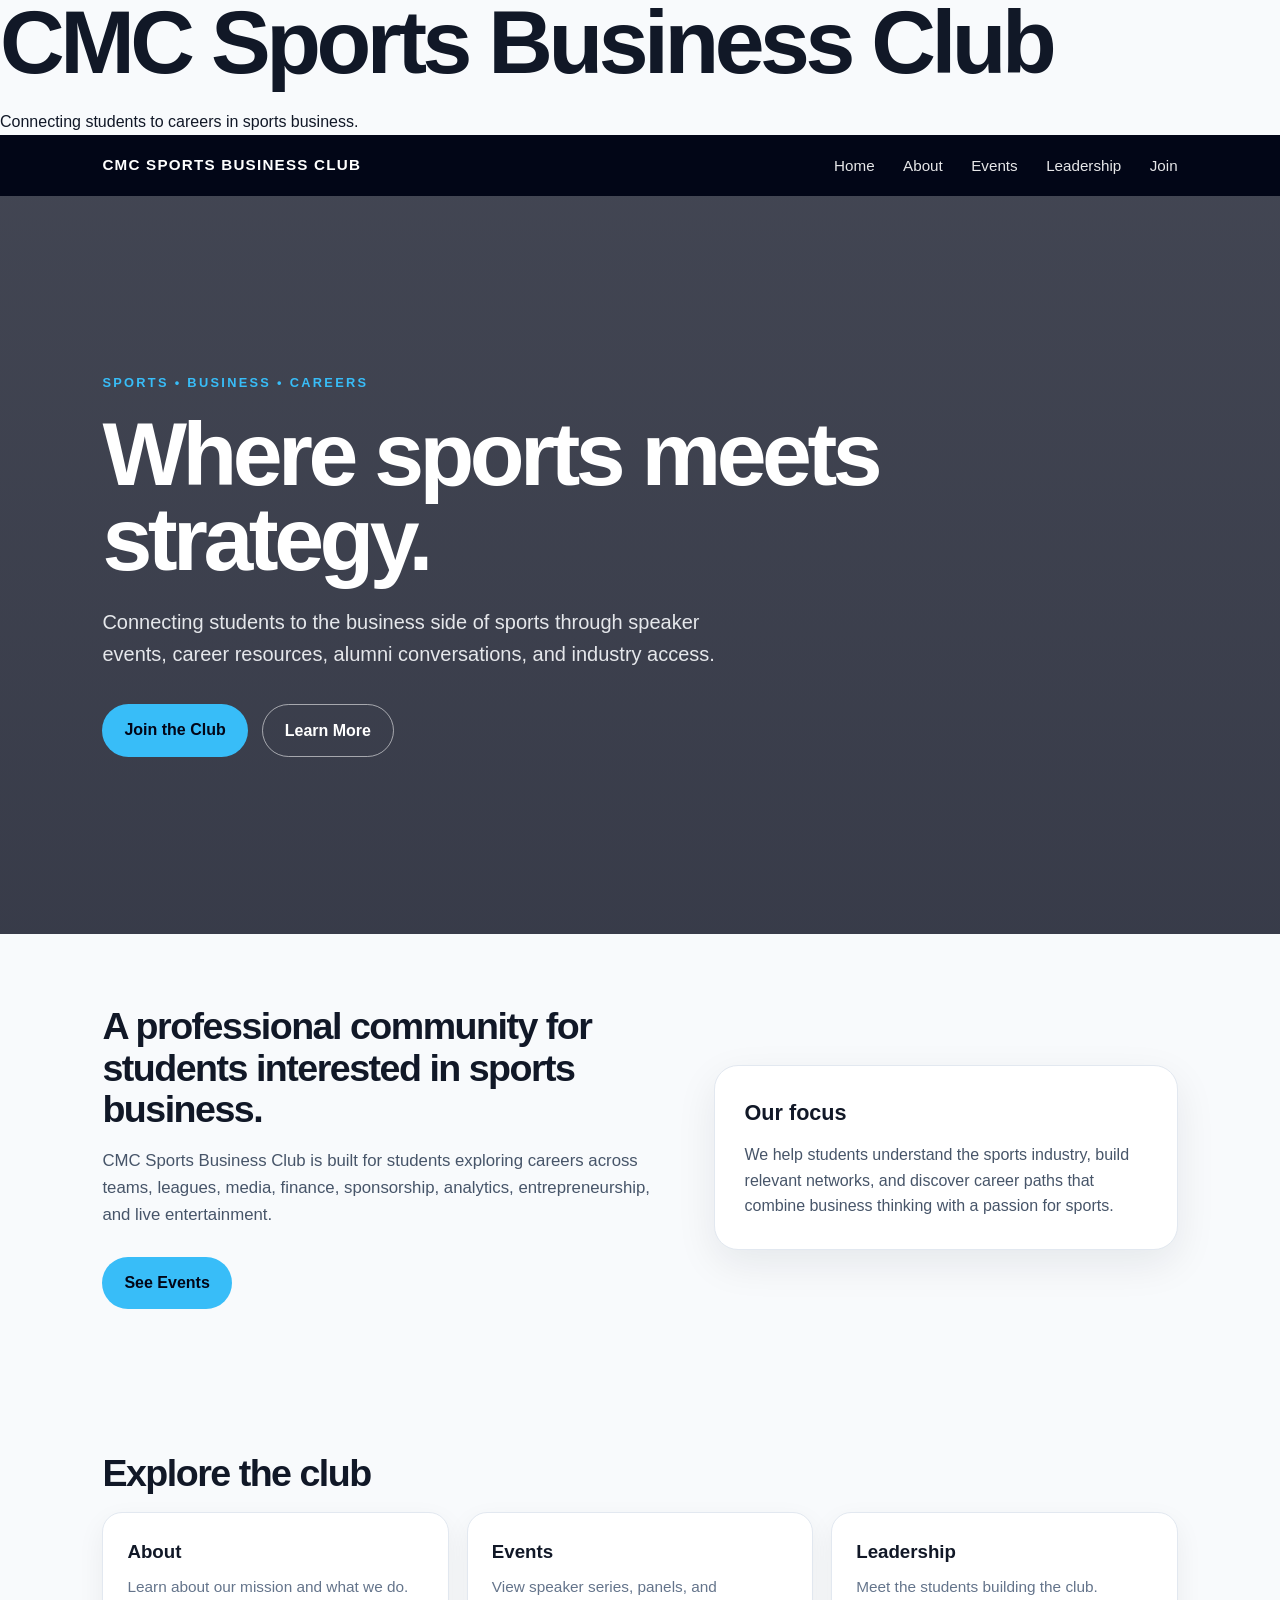
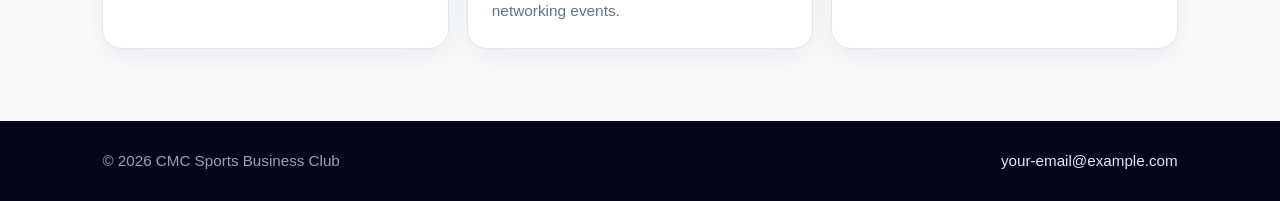
==== index.html @ 7e8a31a0 "Update index.html" ====
<!DOCTYPE html>
<html lang="en">

<head>
  <meta charset="UTF-8">
  <meta name="viewport" content="width=device-width, initial-scale=1.0">
  <title>Sports Business Club at Claremont McKenna College</title>
</head>

<body>

  <h1>CMC Sports Business Club</h1>

  <p>
    Connecting students to careers in sports business.
  </p>



<!DOCTYPE html>
<html lang="en">
<head>
  <meta charset="UTF-8" />
  <meta name="viewport" content="width=device-width, initial-scale=1.0" />
  <title>CMC Sports Business Club</title>
  <style>
    * { margin: 0; padding: 0; box-sizing: border-box; }
    body { font-family: Arial, Helvetica, sans-serif; color: #111827; background: #f8fafc; line-height: 1.6; }
    header { background: #020617; color: white; padding: 18px 8%; display: flex; justify-content: space-between; align-items: center; position: sticky; top: 0; z-index: 10; }
    .logo { font-weight: 800; letter-spacing: 0.08em; text-transform: uppercase; font-size: 0.95rem; }
    nav a { color: white; text-decoration: none; margin-left: 24px; font-size: 0.95rem; opacity: 0.9; }
    nav a:hover { opacity: 1; }
    .hero { min-height: 82vh; background: linear-gradient(rgba(2, 6, 23, 0.74), rgba(2, 6, 23, 0.78)), url('https://images.unsplash.com/photo-1546519638-68e109498ffc?auto=format&fit=crop&w=1800&q=80'); background-size: cover; background-position: center; color: white; display: flex; align-items: center; padding: 0 8%; }
    .hero-content { max-width: 790px; }
    .eyebrow { color: #38bdf8; text-transform: uppercase; letter-spacing: 0.18em; font-size: 0.8rem; font-weight: 700; margin-bottom: 18px; }
    h1 { font-size: clamp(2.8rem, 7vw, 5.8rem); line-height: 0.95; margin-bottom: 24px; letter-spacing: -0.05em; }
    .hero p { font-size: 1.25rem; max-width: 640px; color: #e5e7eb; margin-bottom: 34px; }
    .button-row { display: flex; gap: 14px; flex-wrap: wrap; }
    .btn { display: inline-block; padding: 13px 22px; border-radius: 999px; text-decoration: none; font-weight: 700; transition: 0.2s ease; }
    .btn-primary { background: #38bdf8; color: #020617; }
    .btn-primary:hover { background: #7dd3fc; transform: translateY(-2px); }
    .btn-secondary { border: 1px solid rgba(255,255,255,0.55); color: white; }
    .btn-secondary:hover { border-color: white; transform: translateY(-2px); }
    section { padding: 72px 8%; }
    .home-grid { display: grid; grid-template-columns: 1.1fr 0.9fr; gap: 44px; align-items: center; }
    .section-title { font-size: 2.35rem; line-height: 1.1; margin-bottom: 18px; letter-spacing: -0.04em; }
    .section-intro { color: #475569; font-size: 1.05rem; margin-bottom: 28px; }
    .stat-box { background: white; border: 1px solid #e2e8f0; border-radius: 24px; padding: 30px; box-shadow: 0 14px 40px rgba(15, 23, 42, 0.08); }
    .stat-box h3 { margin-bottom: 12px; font-size: 1.35rem; }
    .stat-box p { color: #475569; }
    .quick-links { display: grid; grid-template-columns: repeat(3, 1fr); gap: 18px; }
    .quick-link { background: white; padding: 24px; border-radius: 20px; border: 1px solid #e2e8f0; text-decoration: none; color: #111827; box-shadow: 0 10px 28px rgba(15, 23, 42, 0.06); transition: 0.2s ease; }
    .quick-link:hover { transform: translateY(-4px); box-shadow: 0 16px 34px rgba(15, 23, 42, 0.1); }
    .quick-link h3 { margin-bottom: 8px; }
    .quick-link p { color: #64748b; font-size: 0.96rem; }
    footer { background: #020617; color: #94a3b8; padding: 28px 8%; display: flex; justify-content: space-between; gap: 16px; flex-wrap: wrap; font-size: 0.95rem; }
    footer a { color: #e2e8f0; text-decoration: none; }
    @media (max-width: 850px) { header { flex-direction: column; align-items: flex-start; gap: 14px; } nav a { margin-left: 0; margin-right: 16px; } .home-grid, .quick-links { grid-template-columns: 1fr; } }
  </style>
</head>
<body>
  <header>
    <div class="logo">CMC Sports Business Club</div>
    <nav>
      <a href="index.html">Home</a>
      <a href="about.html">About</a>
      <a href="events.html">Events</a>
      <a href="leadership.html">Leadership</a>
      <a href="join.html">Join</a>
    </nav>
  </header>

  <main>
    <section class="hero">
      <div class="hero-content">
        <div class="eyebrow">Sports • Business • Careers</div>
        <h1>Where sports meets strategy.</h1>
        <p>Connecting students to the business side of sports through speaker events, career resources, alumni conversations, and industry access.</p>
        <div class="button-row">
          <a href="join.html" class="btn btn-primary">Join the Club</a>
          <a href="about.html" class="btn btn-secondary">Learn More</a>
        </div>
      </div>
    </section>

    <section>
      <div class="home-grid">
        <div>
          <h2 class="section-title">A professional community for students interested in sports business.</h2>
          <p class="section-intro">CMC Sports Business Club is built for students exploring careers across teams, leagues, media, finance, sponsorship, analytics, entrepreneurship, and live entertainment.</p>
          <a href="events.html" class="btn btn-primary">See Events</a>
        </div>
        <div class="stat-box">
          <h3>Our focus</h3>
          <p>We help students understand the sports industry, build relevant networks, and discover career paths that combine business thinking with a passion for sports.</p>
        </div>
      </div>
    </section>

    <section>
      <h2 class="section-title">Explore the club</h2>
      <div class="quick-links">
        <a class="quick-link" href="about.html"><h3>About</h3><p>Learn about our mission and what we do.</p></a>
        <a class="quick-link" href="events.html"><h3>Events</h3><p>View speaker series, panels, and networking events.</p></a>
        <a class="quick-link" href="leadership.html"><h3>Leadership</h3><p>Meet the students building the club.</p></a>
      </div>
    </section>
  </main>

  <footer>
    <span>© 2026 CMC Sports Business Club</span>
    <span><a href="mailto:your-email@example.com">your-email@example.com</a></span>
  </footer>
</body>
</html>
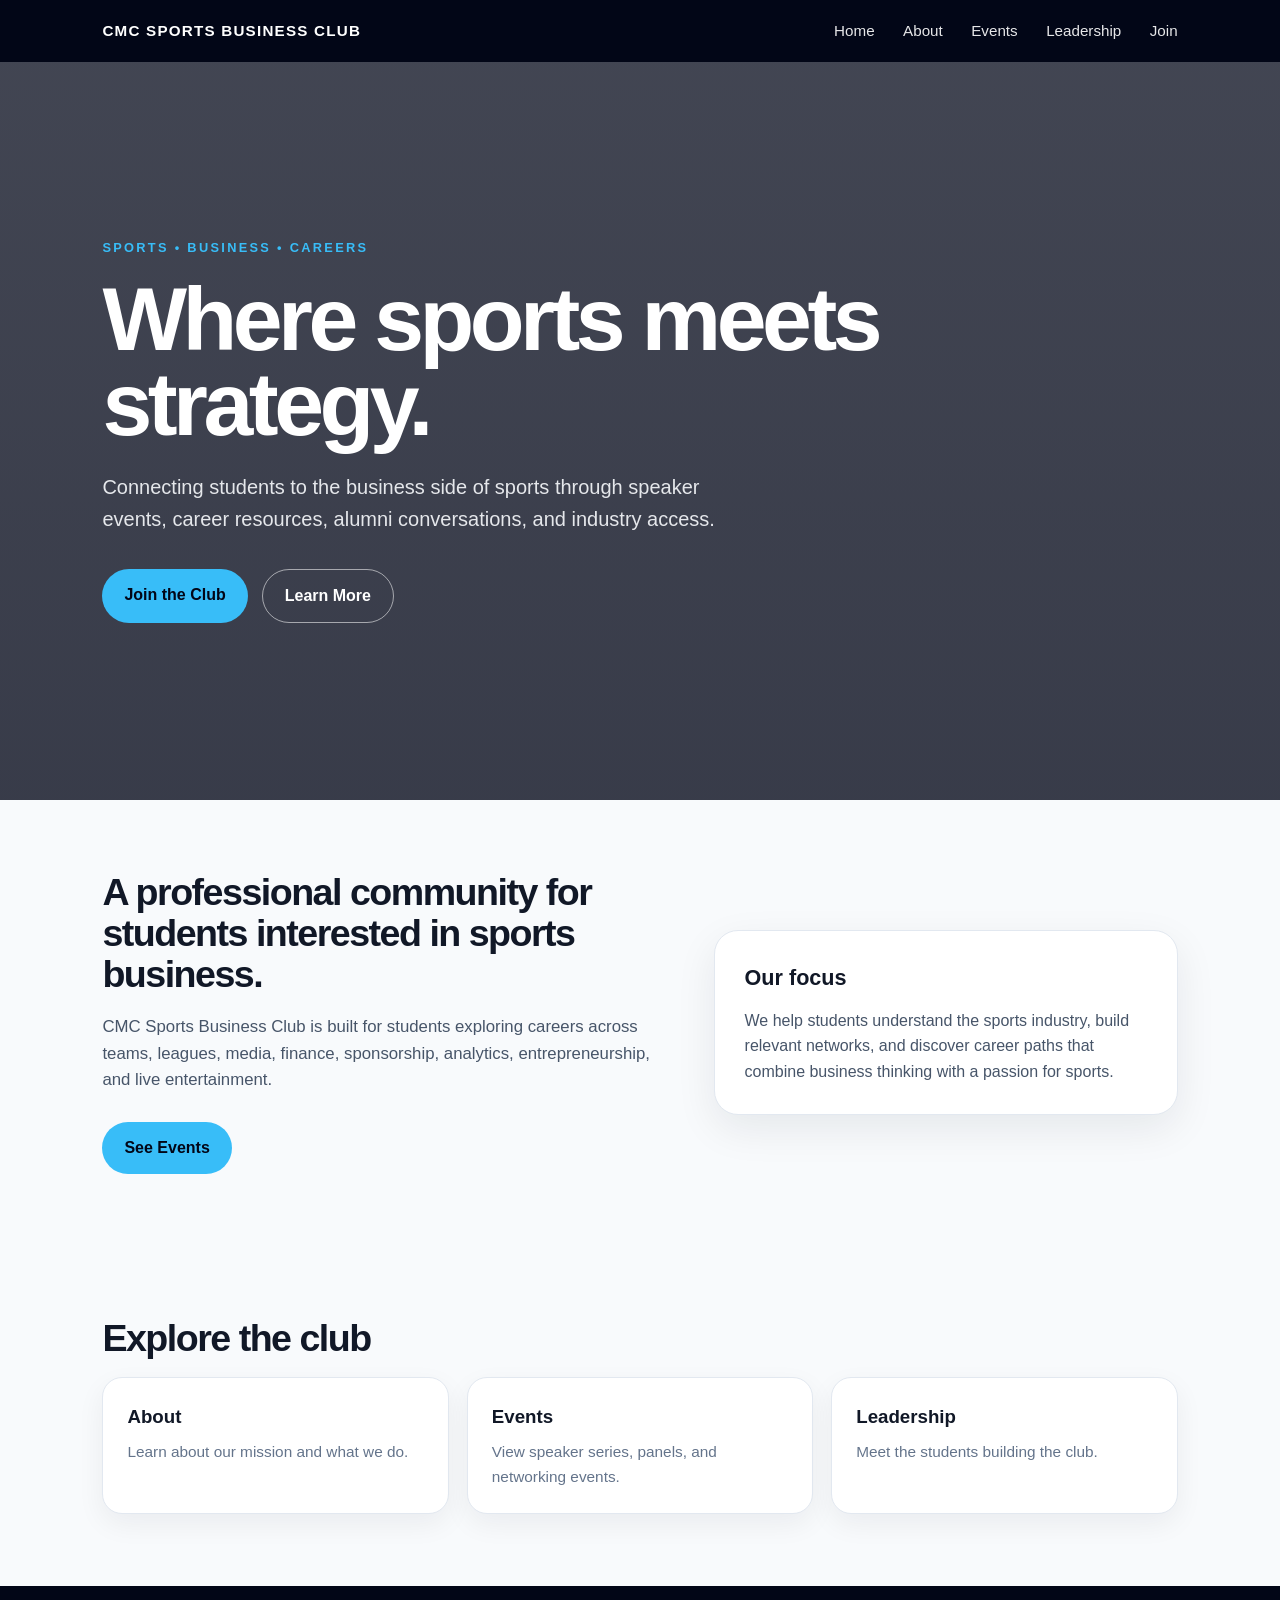
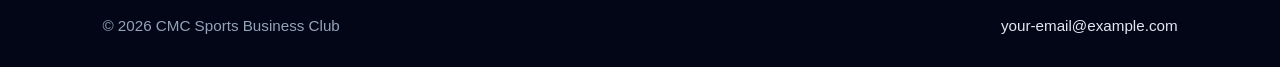
==== commit a7ae8e21: "Update index.html" ====
--- a/index.html
+++ b/index.html
@@ -1,21 +1,3 @@
-<!DOCTYPE html>
-<html lang="en">
-
-<head>
-  <meta charset="UTF-8">
-  <meta name="viewport" content="width=device-width, initial-scale=1.0">
-  <title>Sports Business Club at Claremont McKenna College</title>
-</head>
-
-<body>
-
-  <h1>CMC Sports Business Club</h1>
-
-  <p>
-    Connecting students to careers in sports business.
-  </p>
-
-
 
 <!DOCTYPE html>
 <html lang="en">
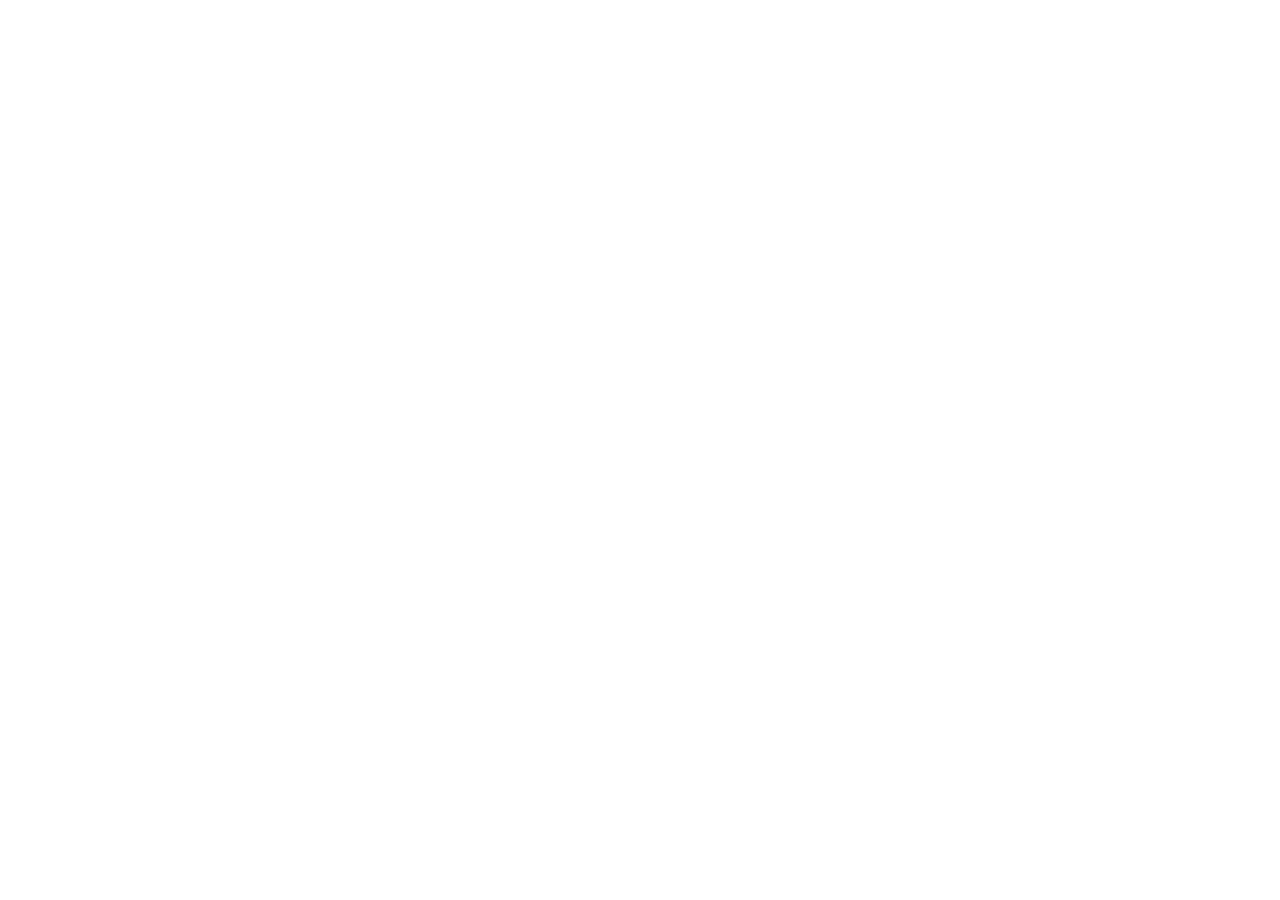
==== commit eff8faa1: "Update index.html" ====
--- a/index.html
+++ b/index.html
@@ -6,47 +6,25 @@
   <meta name="viewport" content="width=device-width, initial-scale=1.0" />
   <title>CMC Sports Business Club</title>
   <style>
-    * { margin: 0; padding: 0; box-sizing: border-box; }
-    body { font-family: Arial, Helvetica, sans-serif; color: #111827; background: #f8fafc; line-height: 1.6; }
-    header { background: #020617; color: white; padding: 18px 8%; display: flex; justify-content: space-between; align-items: center; position: sticky; top: 0; z-index: 10; }
-    .logo { font-weight: 800; letter-spacing: 0.08em; text-transform: uppercase; font-size: 0.95rem; }
-    nav a { color: white; text-decoration: none; margin-left: 24px; font-size: 0.95rem; opacity: 0.9; }
-    nav a:hover { opacity: 1; }
-    .hero { min-height: 82vh; background: linear-gradient(rgba(2, 6, 23, 0.74), rgba(2, 6, 23, 0.78)), url('https://images.unsplash.com/photo-1546519638-68e109498ffc?auto=format&fit=crop&w=1800&q=80'); background-size: cover; background-position: center; color: white; display: flex; align-items: center; padding: 0 8%; }
-    .hero-content { max-width: 790px; }
-    .eyebrow { color: #38bdf8; text-transform: uppercase; letter-spacing: 0.18em; font-size: 0.8rem; font-weight: 700; margin-bottom: 18px; }
-    h1 { font-size: clamp(2.8rem, 7vw, 5.8rem); line-height: 0.95; margin-bottom: 24px; letter-spacing: -0.05em; }
-    .hero p { font-size: 1.25rem; max-width: 640px; color: #e5e7eb; margin-bottom: 34px; }
-    .button-row { display: flex; gap: 14px; flex-wrap: wrap; }
-    .btn { display: inline-block; padding: 13px 22px; border-radius: 999px; text-decoration: none; font-weight: 700; transition: 0.2s ease; }
-    .btn-primary { background: #38bdf8; color: #020617; }
-    .btn-primary:hover { background: #7dd3fc; transform: translateY(-2px); }
-    .btn-secondary { border: 1px solid rgba(255,255,255,0.55); color: white; }
-    .btn-secondary:hover { border-color: white; transform: translateY(-2px); }
-    section { padding: 72px 8%; }
-    .home-grid { display: grid; grid-template-columns: 1.1fr 0.9fr; gap: 44px; align-items: center; }
-    .section-title { font-size: 2.35rem; line-height: 1.1; margin-bottom: 18px; letter-spacing: -0.04em; }
-    .section-intro { color: #475569; font-size: 1.05rem; margin-bottom: 28px; }
-    .stat-box { background: white; border: 1px solid #e2e8f0; border-radius: 24px; padding: 30px; box-shadow: 0 14px 40px rgba(15, 23, 42, 0.08); }
-    .stat-box h3 { margin-bottom: 12px; font-size: 1.35rem; }
-    .stat-box p { color: #475569; }
-    .quick-links { display: grid; grid-template-columns: repeat(3, 1fr); gap: 18px; }
-    .quick-link { background: white; padding: 24px; border-radius: 20px; border: 1px solid #e2e8f0; text-decoration: none; color: #111827; box-shadow: 0 10px 28px rgba(15, 23, 42, 0.06); transition: 0.2s ease; }
-    .quick-link:hover { transform: translateY(-4px); box-shadow: 0 16px 34px rgba(15, 23, 42, 0.1); }
-    .quick-link h3 { margin-bottom: 8px; }
-    .quick-link p { color: #64748b; font-size: 0.96rem; }
-    footer { background: #020617; color: #94a3b8; padding: 28px 8%; display: flex; justify-content: space-between; gap: 16px; flex-wrap: wrap; font-size: 0.95rem; }
-    footer a { color: #e2e8f0; text-decoration: none; }
-    @media (max-width: 850px) { header { flex-direction: column; align-items: flex-start; gap: 14px; } nav a { margin-left: 0; margin-right: 16px; } .home-grid, .quick-links { grid-template-columns: 1fr; } }
-  </style>
+  <!--
+
+<!DOCTYPE html>
+<html lang="en">
+<head>
+  <meta charset="UTF-8" />
+  <meta name="viewport" content="width=device-width, initial-scale=1.0" />
+  <title>CMC Sports Business Club</title>
+  <link rel="preconnect" href="https://fonts.googleapis.com">
+  <link rel="preconnect" href="https://fonts.gstatic.com" crossorigin>
+  <link href="https://fonts.googleapis.com/css2?family=Inter:wght@400;500;600;700;800;900&display=swap" rel="stylesheet">
+  <link rel="stylesheet" href="style.css" />
 </head>
 <body>
   <header>
     <div class="logo">CMC Sports Business Club</div>
     <nav>
-      <a href="index.html">Home</a>
+      <a class="active" href="index.html">Home</a>
       <a href="about.html">About</a>
-      <a href="events.html">Events</a>
       <a href="leadership.html">Leadership</a>
       <a href="join.html">Join</a>
     </nav>
@@ -69,10 +47,11 @@
       <div class="home-grid">
         <div>
           <h2 class="section-title">A professional community for students interested in sports business.</h2>
+          <div class="gold-line"></div>
           <p class="section-intro">CMC Sports Business Club is built for students exploring careers across teams, leagues, media, finance, sponsorship, analytics, entrepreneurship, and live entertainment.</p>
-          <a href="events.html" class="btn btn-primary">See Events</a>
+          <a href="join.html" class="btn btn-primary">Get Involved</a>
         </div>
-        <div class="stat-box">
+        <div class="info-card">
           <h3>Our focus</h3>
           <p>We help students understand the sports industry, build relevant networks, and discover career paths that combine business thinking with a passion for sports.</p>
         </div>
@@ -81,10 +60,11 @@
 
     <section>
       <h2 class="section-title">Explore the club</h2>
+      <div class="gold-line"></div>
       <div class="quick-links">
         <a class="quick-link" href="about.html"><h3>About</h3><p>Learn about our mission and what we do.</p></a>
-        <a class="quick-link" href="events.html"><h3>Events</h3><p>View speaker series, panels, and networking events.</p></a>
         <a class="quick-link" href="leadership.html"><h3>Leadership</h3><p>Meet the students building the club.</p></a>
+        <a class="quick-link" href="join.html"><h3>Join</h3><p>Sign up for updates, events, and opportunities.</p></a>
       </div>
     </section>
   </main>
@@ -97,3 +77,4 @@
 </html>
 
 
+
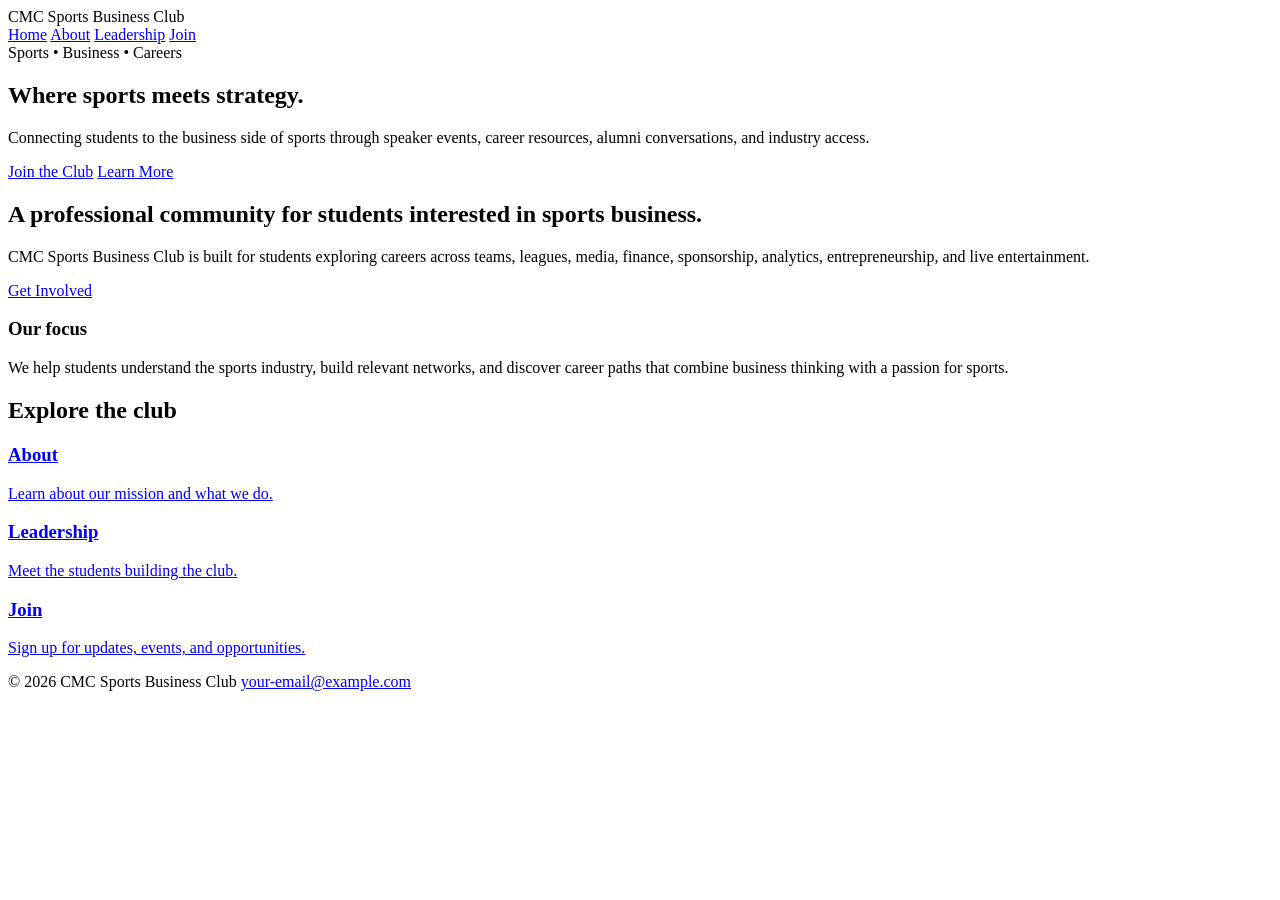
==== commit 4e34b98d: "Update index.html" ====
--- a/index.html
+++ b/index.html
@@ -5,8 +5,7 @@
   <meta charset="UTF-8" />
   <meta name="viewport" content="width=device-width, initial-scale=1.0" />
   <title>CMC Sports Business Club</title>
-  <style>
-  <!--
+
 
 <!DOCTYPE html>
 <html lang="en">
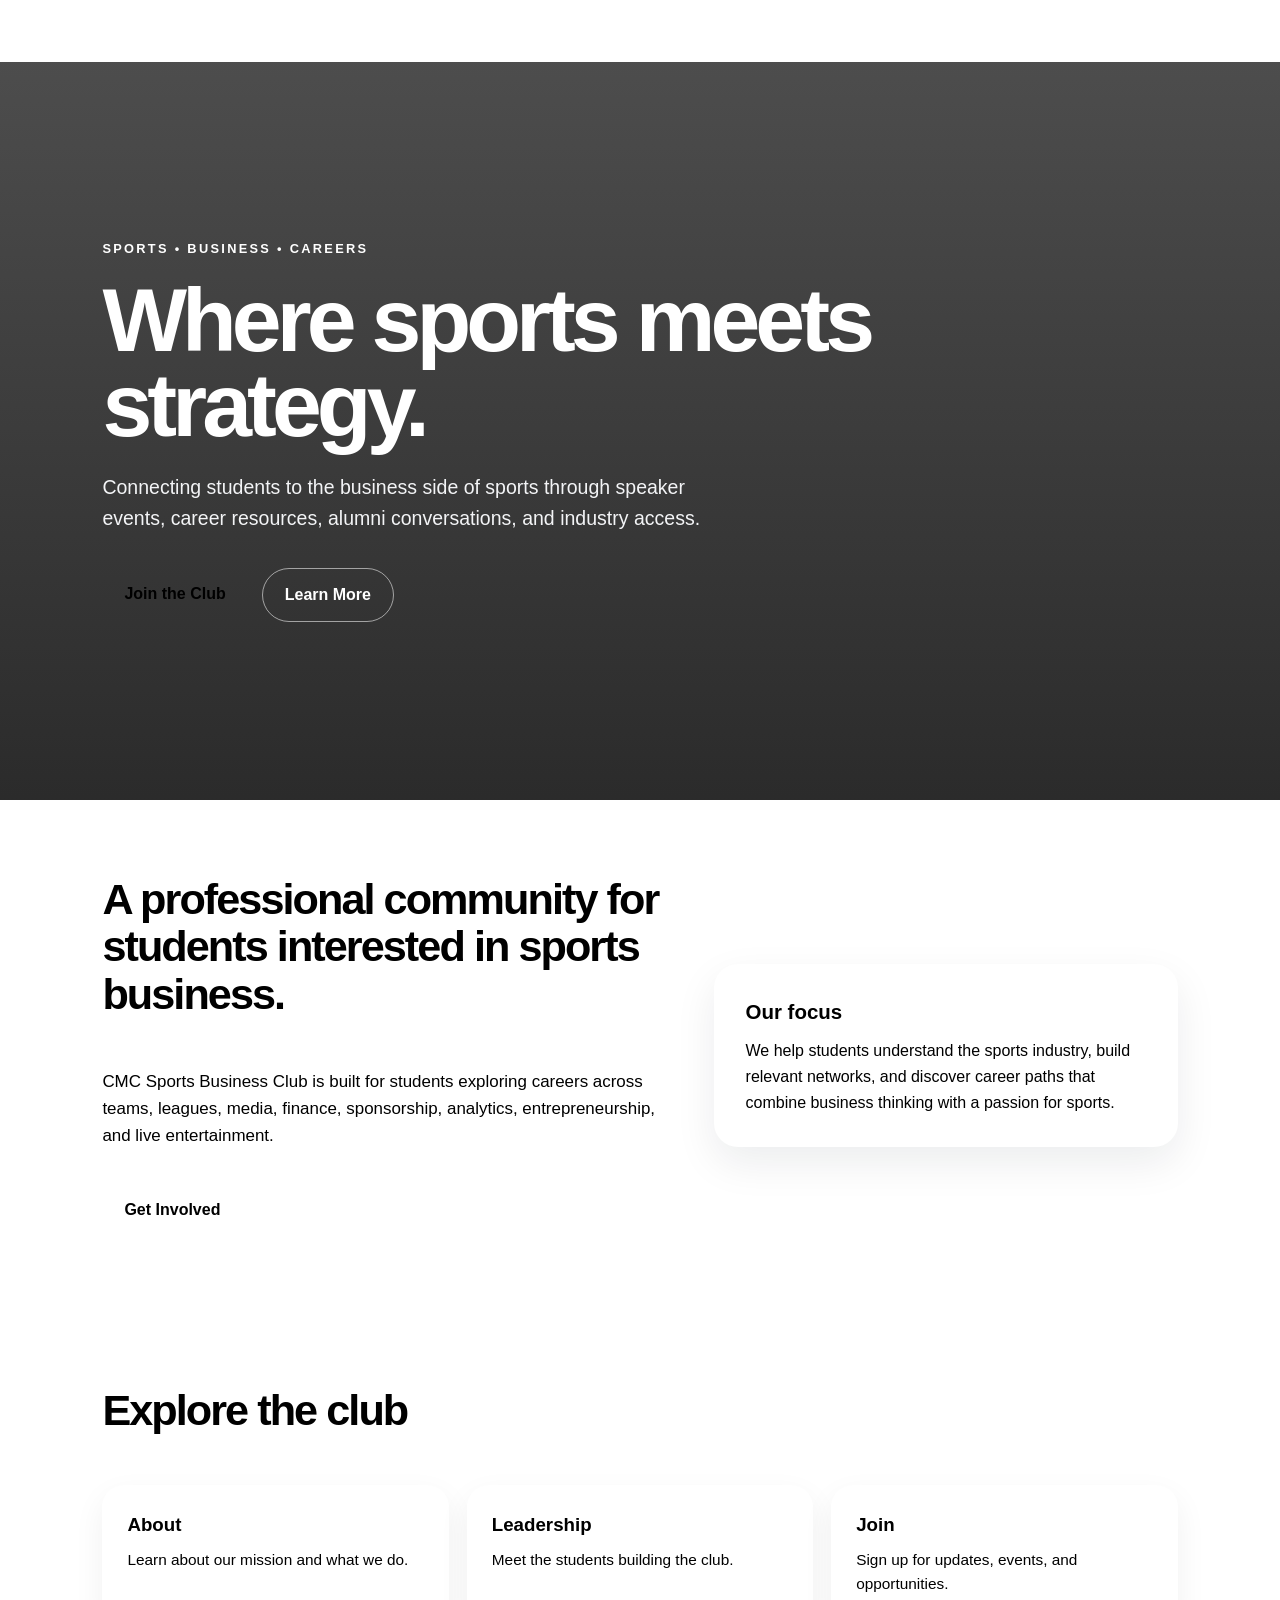
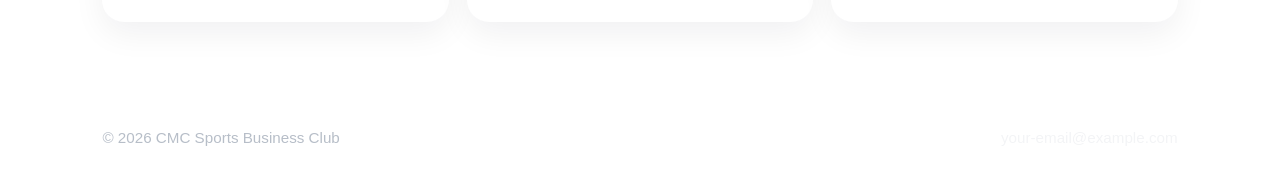
==== commit 57707c44: "Update index.html" ====
--- a/index.html
+++ b/index.html
@@ -1,11 +1,3 @@
-
-<!DOCTYPE html>
-<html lang="en">
-<head>
-  <meta charset="UTF-8" />
-  <meta name="viewport" content="width=device-width, initial-scale=1.0" />
-  <title>CMC Sports Business Club</title>
-
 
 <!DOCTYPE html>
 <html lang="en">
--- a/style.css
+++ b/style.css
@@ -0,0 +1,568 @@
+<!--
+CMC Sports Business Club Website — Clean Version
+
+Create these 5 files in GitHub:
+1. index.html
+2. about.html
+3. leadership.html
+4. join.html
+5. style.css
+
+No Events page included.
+-->
+
+
+<!-- =========================
+FILE 1: style.css
+========================= -->
+
+:root {
+  --dark: #080808;
+  --cardinal: #9D2235;
+  --cardinal-dark: #5C101D;
+  --gold: #C99700;
+  --gold-light: #E0B63F;
+  --light: #F8F6F0;
+  --text: #111827;
+  --muted: #5F6673;
+  --border: #E6E0D5;
+}
+
+* {
+  margin: 0;
+  padding: 0;
+  box-sizing: border-box;
+}
+
+body {
+  font-family: 'Inter', Arial, Helvetica, sans-serif;
+  color: var(--text);
+  background: var(--light);
+  line-height: 1.6;
+}
+
+header {
+  background: var(--dark);
+  color: white;
+  padding: 18px 8%;
+  display: flex;
+  justify-content: space-between;
+  align-items: center;
+  position: sticky;
+  top: 0;
+  z-index: 10;
+}
+
+.logo {
+  font-weight: 800;
+  letter-spacing: 0.08em;
+  text-transform: uppercase;
+  font-size: 0.95rem;
+}
+
+nav a {
+  color: white;
+  text-decoration: none;
+  margin-left: 24px;
+  font-size: 0.95rem;
+  opacity: 0.88;
+}
+
+nav a:hover,
+nav a.active {
+  opacity: 1;
+  color: var(--gold-light);
+}
+
+.hero {
+  min-height: 82vh;
+  background:
+    linear-gradient(rgba(8, 8, 8, 0.72), rgba(8, 8, 8, 0.86)),
+    url('https://images.unsplash.com/photo-1546519638-68e109498ffc?auto=format&fit=crop&w=1800&q=80');
+  background-size: cover;
+  background-position: center;
+  color: white;
+  display: flex;
+  align-items: center;
+  padding: 0 8%;
+}
+
+.hero-content {
+  max-width: 790px;
+}
+
+.eyebrow {
+  color: var(--gold-light);
+  text-transform: uppercase;
+  letter-spacing: 0.18em;
+  font-size: 0.8rem;
+  font-weight: 800;
+  margin-bottom: 18px;
+}
+
+h1 {
+  font-size: clamp(2.8rem, 7vw, 5.8rem);
+  line-height: 0.95;
+  margin-bottom: 24px;
+  letter-spacing: -0.055em;
+}
+
+.hero p {
+  font-size: 1.22rem;
+  max-width: 650px;
+  color: #F3F4F6;
+  margin-bottom: 34px;
+}
+
+.button-row {
+  display: flex;
+  gap: 14px;
+  flex-wrap: wrap;
+}
+
+.btn {
+  display: inline-block;
+  padding: 13px 22px;
+  border-radius: 999px;
+  text-decoration: none;
+  font-weight: 800;
+  transition: 0.2s ease;
+}
+
+.btn-primary {
+  background: var(--gold);
+  color: black;
+}
+
+.btn-primary:hover {
+  background: var(--gold-light);
+  transform: translateY(-2px);
+}
+
+.btn-secondary {
+  border: 1px solid rgba(255, 255, 255, 0.55);
+  color: white;
+}
+
+.btn-secondary:hover {
+  border-color: white;
+  color: var(--gold-light);
+  transform: translateY(-2px);
+}
+
+.page-hero {
+  background: linear-gradient(135deg, var(--cardinal), var(--dark));
+  color: white;
+  padding: 105px 8%;
+}
+
+.page-hero h1 {
+  max-width: 920px;
+}
+
+.page-hero p {
+  max-width: 720px;
+  color: #F5E9E9;
+  font-size: 1.15rem;
+}
+
+section {
+  padding: 76px 8%;
+}
+
+.section-title {
+  font-size: clamp(2rem, 4vw, 2.7rem);
+  line-height: 1.1;
+  margin-bottom: 18px;
+  letter-spacing: -0.045em;
+}
+
+.gold-line {
+  width: 78px;
+  height: 4px;
+  background: var(--gold);
+  border-radius: 999px;
+  margin: 18px 0 28px;
+}
+
+.section-intro {
+  max-width: 780px;
+  color: var(--muted);
+  font-size: 1.06rem;
+  margin-bottom: 34px;
+}
+
+.home-grid {
+  display: grid;
+  grid-template-columns: 1.1fr 0.9fr;
+  gap: 44px;
+  align-items: center;
+}
+
+.info-card,
+.card,
+.person,
+.join-card {
+  background: white;
+  border: 1px solid var(--border);
+  border-radius: 24px;
+  box-shadow: 0 16px 42px rgba(15, 23, 42, 0.08);
+}
+
+.info-card {
+  padding: 32px;
+}
+
+.info-card h3,
+.card h3,
+.person h3 {
+  margin-bottom: 10px;
+  font-size: 1.28rem;
+}
+
+.info-card p,
+.card p,
+.person p,
+.join-card p {
+  color: var(--muted);
+}
+
+.cards {
+  display: grid;
+  grid-template-columns: repeat(3, 1fr);
+  gap: 22px;
+}
+
+.card {
+  padding: 28px;
+}
+
+.quick-links {
+  display: grid;
+  grid-template-columns: repeat(3, 1fr);
+  gap: 18px;
+}
+
+.quick-link {
+  background: white;
+  padding: 25px;
+  border-radius: 22px;
+  border: 1px solid var(--border);
+  text-decoration: none;
+  color: var(--text);
+  box-shadow: 0 12px 32px rgba(15, 23, 42, 0.06);
+  transition: 0.2s ease;
+}
+
+.quick-link:hover {
+  transform: translateY(-4px);
+  box-shadow: 0 18px 38px rgba(15, 23, 42, 0.1);
+}
+
+.quick-link h3 {
+  margin-bottom: 8px;
+}
+
+.quick-link p {
+  color: var(--muted);
+  font-size: 0.96rem;
+}
+
+.team {
+  display: grid;
+  grid-template-columns: repeat(3, 1fr);
+  gap: 22px;
+}
+
+.person {
+  padding: 28px;
+}
+
+.photo {
+  width: 100%;
+  aspect-ratio: 1 / 1;
+  border-radius: 18px;
+  background: linear-gradient(135deg, #D8CDBA, #F8F6F0);
+  margin-bottom: 18px;
+}
+
+.join-card {
+  padding: 36px;
+  max-width: 760px;
+}
+
+.join-card h2 {
+  margin-bottom: 14px;
+  font-size: 2rem;
+  letter-spacing: -0.04em;
+}
+
+.join-card p {
+  margin-bottom: 26px;
+}
+
+footer {
+  background: var(--dark);
+  color: #B7BEC8;
+  padding: 28px 8%;
+  display: flex;
+  justify-content: space-between;
+  gap: 16px;
+  flex-wrap: wrap;
+  font-size: 0.95rem;
+}
+
+footer a {
+  color: #F3F4F6;
+  text-decoration: none;
+}
+
+@media (max-width: 850px) {
+  header {
+    flex-direction: column;
+    align-items: flex-start;
+    gap: 14px;
+  }
+
+  nav a {
+    margin-left: 0;
+    margin-right: 16px;
+    display: inline-block;
+    margin-bottom: 6px;
+  }
+
+  .home-grid,
+  .cards,
+  .quick-links,
+  .team {
+    grid-template-columns: 1fr;
+  }
+
+  .hero {
+    min-height: 76vh;
+  }
+}
+
+
+<!-- =========================
+FILE 2: index.html
+========================= -->
+
+<!DOCTYPE html>
+<html lang="en">
+<head>
+  <meta charset="UTF-8" />
+  <meta name="viewport" content="width=device-width, initial-scale=1.0" />
+  <title>CMC Sports Business Club</title>
+  <link rel="preconnect" href="https://fonts.googleapis.com">
+  <link rel="preconnect" href="https://fonts.gstatic.com" crossorigin>
+  <link href="https://fonts.googleapis.com/css2?family=Inter:wght@400;500;600;700;800;900&display=swap" rel="stylesheet">
+  <link rel="stylesheet" href="style.css" />
+</head>
+<body>
+  <header>
+    <div class="logo">CMC Sports Business Club</div>
+    <nav>
+      <a class="active" href="index.html">Home</a>
+      <a href="about.html">About</a>
+      <a href="leadership.html">Leadership</a>
+      <a href="join.html">Join</a>
+    </nav>
+  </header>
+
+  <main>
+    <section class="hero">
+      <div class="hero-content">
+        <div class="eyebrow">Sports • Business • Careers</div>
+        <h1>Where sports meets strategy.</h1>
+        <p>Connecting students to the business side of sports through speaker events, career resources, alumni conversations, and industry access.</p>
+        <div class="button-row">
+          <a href="join.html" class="btn btn-primary">Join the Club</a>
+          <a href="about.html" class="btn btn-secondary">Learn More</a>
+        </div>
+      </div>
+    </section>
+
+    <section>
+      <div class="home-grid">
+        <div>
+          <h2 class="section-title">A professional community for students interested in sports business.</h2>
+          <div class="gold-line"></div>
+          <p class="section-intro">CMC Sports Business Club is built for students exploring careers across teams, leagues, media, finance, sponsorship, analytics, entrepreneurship, and live entertainment.</p>
+          <a href="join.html" class="btn btn-primary">Get Involved</a>
+        </div>
+        <div class="info-card">
+          <h3>Our focus</h3>
+          <p>We help students understand the sports industry, build relevant networks, and discover career paths that combine business thinking with a passion for sports.</p>
+        </div>
+      </div>
+    </section>
+
+    <section>
+      <h2 class="section-title">Explore the club</h2>
+      <div class="gold-line"></div>
+      <div class="quick-links">
+        <a class="quick-link" href="about.html"><h3>About</h3><p>Learn about our mission and what we do.</p></a>
+        <a class="quick-link" href="leadership.html"><h3>Leadership</h3><p>Meet the students building the club.</p></a>
+        <a class="quick-link" href="join.html"><h3>Join</h3><p>Sign up for updates, events, and opportunities.</p></a>
+      </div>
+    </section>
+  </main>
+
+  <footer>
+    <span>© 2026 CMC Sports Business Club</span>
+    <span><a href="mailto:your-email@example.com">your-email@example.com</a></span>
+  </footer>
+</body>
+</html>
+
+
+<!-- =========================
+FILE 3: about.html
+========================= -->
+
+<!DOCTYPE html>
+<html lang="en">
+<head>
+  <meta charset="UTF-8" />
+  <meta name="viewport" content="width=device-width, initial-scale=1.0" />
+  <title>About | CMC Sports Business Club</title>
+  <link rel="preconnect" href="https://fonts.googleapis.com">
+  <link rel="preconnect" href="https://fonts.gstatic.com" crossorigin>
+  <link href="https://fonts.googleapis.com/css2?family=Inter:wght@400;500;600;700;800;900&display=swap" rel="stylesheet">
+  <link rel="stylesheet" href="style.css" />
+</head>
+<body>
+  <header>
+    <div class="logo">CMC Sports Business Club</div>
+    <nav>
+      <a href="index.html">Home</a>
+      <a class="active" href="about.html">About</a>
+      <a href="leadership.html">Leadership</a>
+      <a href="join.html">Join</a>
+    </nav>
+  </header>
+
+  <main>
+    <div class="page-hero">
+      <div class="eyebrow">About Us</div>
+      <h1>Connecting students with the people, ideas, and career paths shaping the sports industry.</h1>
+    </div>
+
+    <section>
+      <h2 class="section-title">Our mission</h2>
+      <div class="gold-line"></div>
+      <p class="section-intro">CMC Sports Business Club creates opportunities for students to explore the business side of sports through professional development, speaker events, networking, and hands-on learning.</p>
+      <div class="cards">
+        <div class="card"><h3>Access</h3><p>We bring students closer to alumni, professionals, and organizations across the sports industry.</p></div>
+        <div class="card"><h3>Education</h3><p>We help members learn how careers in sports business actually work, from entry-level roles to long-term paths.</p></div>
+        <div class="card"><h3>Community</h3><p>We create a space for students who love sports and business to connect across interests and class years.</p></div>
+      </div>
+    </section>
+  </main>
+
+  <footer>
+    <span>© 2026 CMC Sports Business Club</span>
+    <span><a href="mailto:your-email@example.com">your-email@example.com</a></span>
+  </footer>
+</body>
+</html>
+
+
+<!-- =========================
+FILE 4: leadership.html
+========================= -->
+
+<!DOCTYPE html>
+<html lang="en">
+<head>
+  <meta charset="UTF-8" />
+  <meta name="viewport" content="width=device-width, initial-scale=1.0" />
+  <title>Leadership | CMC Sports Business Club</title>
+  <link rel="preconnect" href="https://fonts.googleapis.com">
+  <link rel="preconnect" href="https://fonts.gstatic.com" crossorigin>
+  <link href="https://fonts.googleapis.com/css2?family=Inter:wght@400;500;600;700;800;900&display=swap" rel="stylesheet">
+  <link rel="stylesheet" href="style.css" />
+</head>
+<body>
+  <header>
+    <div class="logo">CMC Sports Business Club</div>
+    <nav>
+      <a href="index.html">Home</a>
+      <a href="about.html">About</a>
+      <a class="active" href="leadership.html">Leadership</a>
+      <a href="join.html">Join</a>
+    </nav>
+  </header>
+
+  <main>
+    <div class="page-hero">
+      <div class="eyebrow">Leadership</div>
+      <h1>Meet the team building CMC Sports Business Club.</h1>
+    </div>
+
+    <section>
+      <div class="team">
+        <div class="person"><div class="photo"></div><h3>Name Here</h3><p>President</p></div>
+        <div class="person"><div class="photo"></div><h3>Name Here</h3><p>Vice President</p></div>
+        <div class="person"><div class="photo"></div><h3>Name Here</h3><p>Director of Events</p></div>
+      </div>
+    </section>
+  </main>
+
+  <footer>
+    <span>© 2026 CMC Sports Business Club</span>
+    <span><a href="mailto:your-email@example.com">your-email@example.com</a></span>
+  </footer>
+</body>
+</html>
+
+
+<!-- =========================
+FILE 5: join.html
+========================= -->
+
+<!DOCTYPE html>
+<html lang="en">
+<head>
+  <meta charset="UTF-8" />
+  <meta name="viewport" content="width=device-width, initial-scale=1.0" />
+  <title>Join | CMC Sports Business Club</title>
+  <link rel="preconnect" href="https://fonts.googleapis.com">
+  <link rel="preconnect" href="https://fonts.gstatic.com" crossorigin>
+  <link href="https://fonts.googleapis.com/css2?family=Inter:wght@400;500;600;700;800;900&display=swap" rel="stylesheet">
+  <link rel="stylesheet" href="style.css" />
+</head>
+<body>
+  <header>
+    <div class="logo">CMC Sports Business Club</div>
+    <nav>
+      <a href="index.html">Home</a>
+      <a href="about.html">About</a>
+      <a href="leadership.html">Leadership</a>
+      <a class="active" href="join.html">Join</a>
+    </nav>
+  </header>
+
+  <main>
+    <div class="page-hero">
+      <div class="eyebrow">Join Us</div>
+      <h1>Get involved with sports business on campus.</h1>
+      <p>Join our mailing list to hear about speaker events, networking opportunities, internship resources, and club updates.</p>
+    </div>
+
+    <section>
+      <div class="join-card">
+        <h2>Join the mailing list</h2>
+        <p>Replace this button with your Google Form link once you create an interest form. For now, it opens an email contact link.</p>
+        <a class="btn btn-primary" href="mailto:your-email@example.com">Contact Us</a>
+      </div>
+    </section>
+  </main>
+
+  <footer>
+    <span>© 2026 CMC Sports Business Club</span>
+    <span><a href="mailto:your-email@example.com">your-email@example.com</a></span>
+  </footer>
+</body>
+</html>
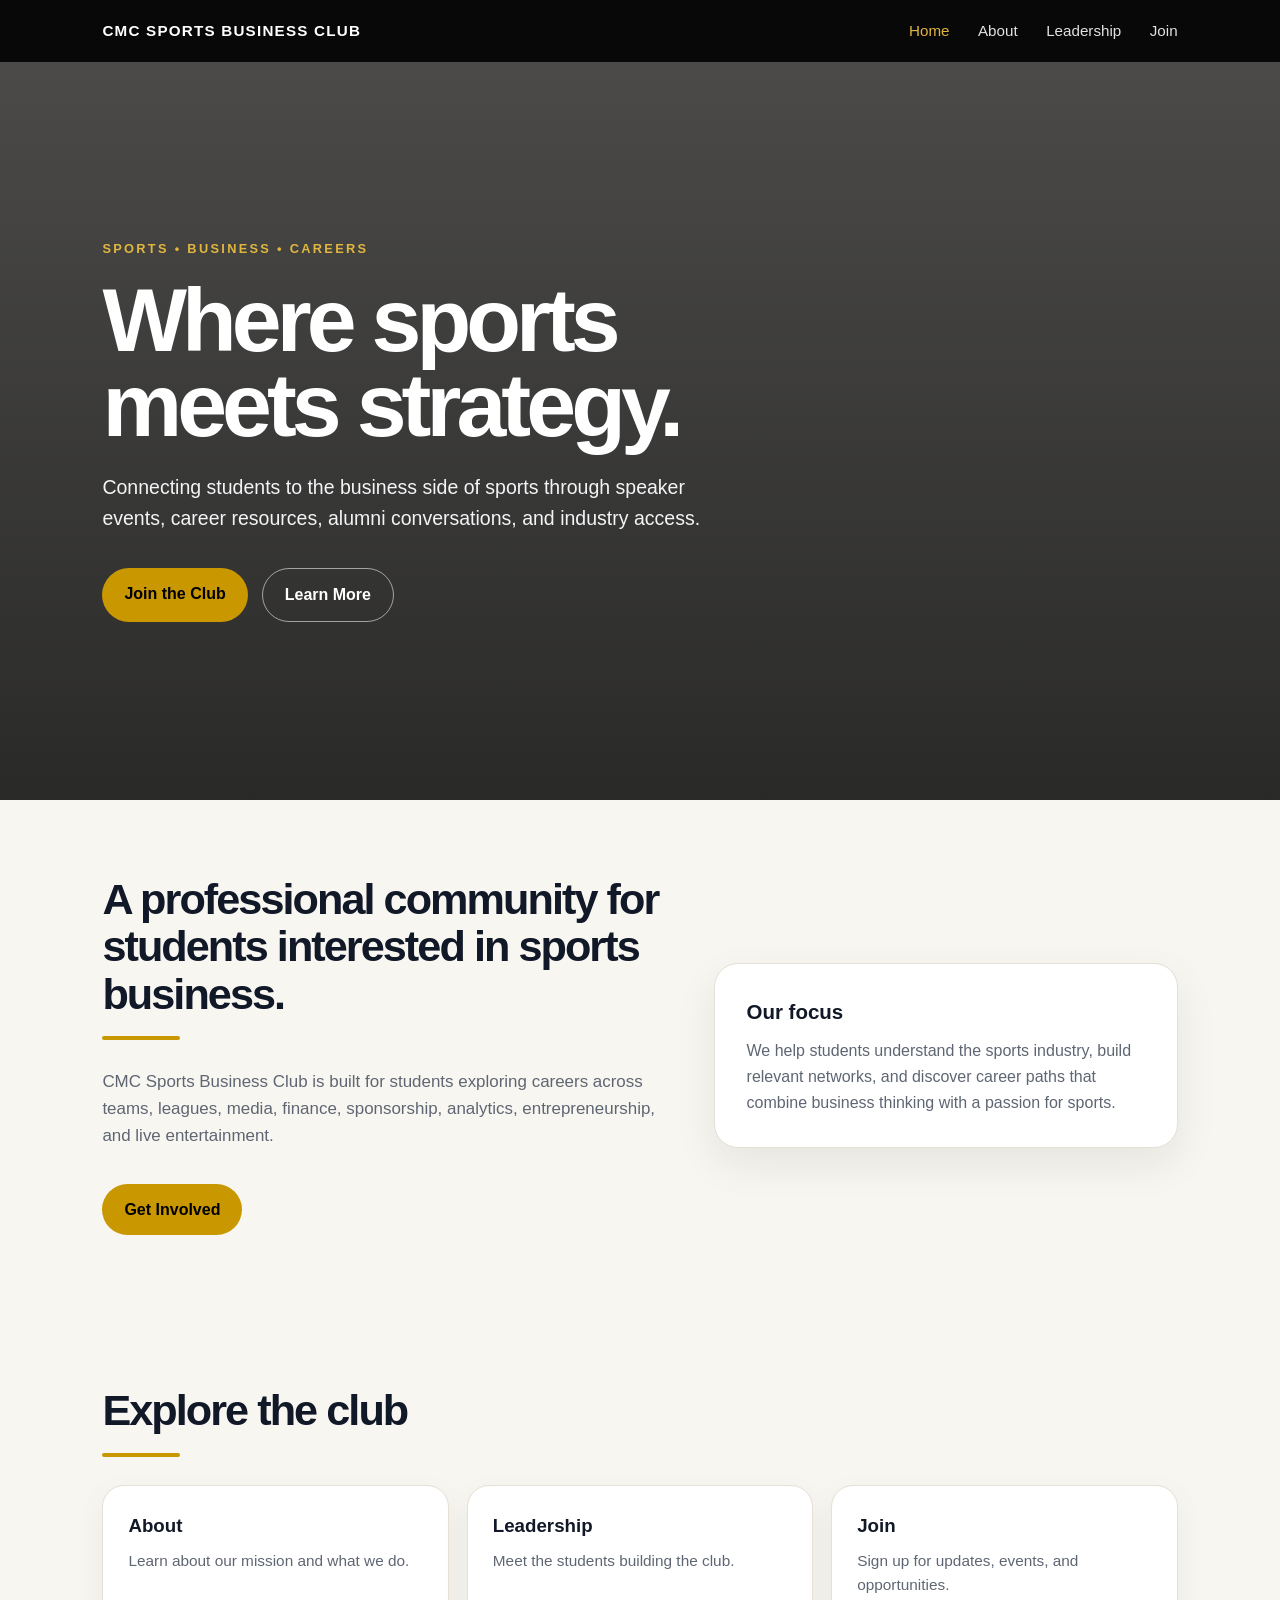
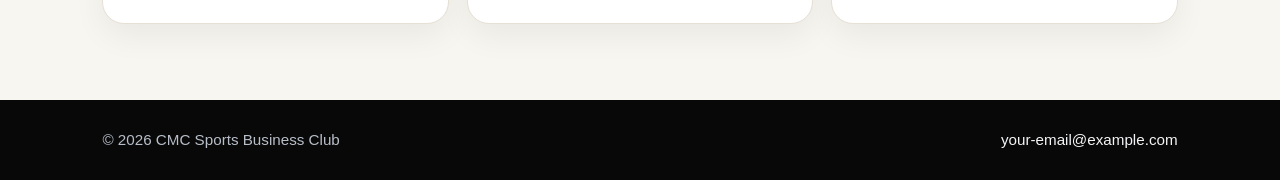
==== commit 554f81c0: "Update index.html" ====
--- a/index.html
+++ b/index.html
@@ -1,18 +1,22 @@
-
 <!DOCTYPE html>
 <html lang="en">
 <head>
   <meta charset="UTF-8" />
   <meta name="viewport" content="width=device-width, initial-scale=1.0" />
   <title>CMC Sports Business Club</title>
+
   <link rel="preconnect" href="https://fonts.googleapis.com">
   <link rel="preconnect" href="https://fonts.gstatic.com" crossorigin>
   <link href="https://fonts.googleapis.com/css2?family=Inter:wght@400;500;600;700;800;900&display=swap" rel="stylesheet">
+
   <link rel="stylesheet" href="style.css" />
 </head>
+
 <body>
+
   <header>
     <div class="logo">CMC Sports Business Club</div>
+
     <nav>
       <a class="active" href="index.html">Home</a>
       <a href="about.html">About</a>
@@ -22,48 +26,118 @@
   </header>
 
   <main>
+
     <section class="hero">
       <div class="hero-content">
-        <div class="eyebrow">Sports • Business • Careers</div>
-        <h1>Where sports meets strategy.</h1>
-        <p>Connecting students to the business side of sports through speaker events, career resources, alumni conversations, and industry access.</p>
+
+        <div class="eyebrow">
+          SPORTS • BUSINESS • CAREERS
+        </div>
+
+        <h1>
+          Where sports<br>
+          meets strategy.
+        </h1>
+
+        <p>
+          Connecting students to the business side of sports through speaker events,
+          career resources, alumni conversations, and industry access.
+        </p>
+
         <div class="button-row">
-          <a href="join.html" class="btn btn-primary">Join the Club</a>
-          <a href="about.html" class="btn btn-secondary">Learn More</a>
+          <a href="join.html" class="btn btn-primary">
+            Join the Club
+          </a>
+
+          <a href="about.html" class="btn btn-secondary">
+            Learn More
+          </a>
         </div>
+
       </div>
     </section>
 
     <section>
+
       <div class="home-grid">
+
         <div>
-          <h2 class="section-title">A professional community for students interested in sports business.</h2>
+
+          <h2 class="section-title">
+            A professional community for students interested in sports business.
+          </h2>
+
           <div class="gold-line"></div>
-          <p class="section-intro">CMC Sports Business Club is built for students exploring careers across teams, leagues, media, finance, sponsorship, analytics, entrepreneurship, and live entertainment.</p>
-          <a href="join.html" class="btn btn-primary">Get Involved</a>
+
+          <p class="section-intro">
+            CMC Sports Business Club is built for students exploring careers across teams,
+            leagues, media, finance, sponsorship, analytics, entrepreneurship,
+            and live entertainment.
+          </p>
+
+          <a href="join.html" class="btn btn-primary">
+            Get Involved
+          </a>
+
         </div>
+
         <div class="info-card">
+
           <h3>Our focus</h3>
-          <p>We help students understand the sports industry, build relevant networks, and discover career paths that combine business thinking with a passion for sports.</p>
+
+          <p>
+            We help students understand the sports industry, build relevant
+            networks, and discover career paths that combine business thinking
+            with a passion for sports.
+          </p>
+
         </div>
+
       </div>
+
     </section>
 
     <section>
-      <h2 class="section-title">Explore the club</h2>
+
+      <h2 class="section-title">
+        Explore the club
+      </h2>
+
       <div class="gold-line"></div>
+
       <div class="quick-links">
-        <a class="quick-link" href="about.html"><h3>About</h3><p>Learn about our mission and what we do.</p></a>
-        <a class="quick-link" href="leadership.html"><h3>Leadership</h3><p>Meet the students building the club.</p></a>
-        <a class="quick-link" href="join.html"><h3>Join</h3><p>Sign up for updates, events, and opportunities.</p></a>
+
+        <a class="quick-link" href="about.html">
+          <h3>About</h3>
+          <p>Learn about our mission and what we do.</p>
+        </a>
+
+        <a class="quick-link" href="leadership.html">
+          <h3>Leadership</h3>
+          <p>Meet the students building the club.</p>
+        </a>
+
+        <a class="quick-link" href="join.html">
+          <h3>Join</h3>
+          <p>Sign up for updates, events, and opportunities.</p>
+        </a>
+
       </div>
+
     </section>
+
   </main>
 
   <footer>
     <span>© 2026 CMC Sports Business Club</span>
-    <span><a href="mailto:your-email@example.com">your-email@example.com</a></span>
+
+    <span>
+      <a href="mailto:your-email@example.com">
+        your-email@example.com
+      </a>
+    </span>
   </footer>
+
 </body>
 </html>
 
--- a/style.css
+++ b/style.css
@@ -1,20 +1,3 @@
-<!--
-CMC Sports Business Club Website — Clean Version
-
-Create these 5 files in GitHub:
-1. index.html
-2. about.html
-3. leadership.html
-4. join.html
-5. style.css
-
-No Events page included.
--->
-
-
-<!-- =========================
-FILE 1: style.css
-========================= -->
 
 :root {
   --dark: #080808;
@@ -344,225 +327,3 @@
 }
 
 
-<!-- =========================
-FILE 2: index.html
-========================= -->
-
-<!DOCTYPE html>
-<html lang="en">
-<head>
-  <meta charset="UTF-8" />
-  <meta name="viewport" content="width=device-width, initial-scale=1.0" />
-  <title>CMC Sports Business Club</title>
-  <link rel="preconnect" href="https://fonts.googleapis.com">
-  <link rel="preconnect" href="https://fonts.gstatic.com" crossorigin>
-  <link href="https://fonts.googleapis.com/css2?family=Inter:wght@400;500;600;700;800;900&display=swap" rel="stylesheet">
-  <link rel="stylesheet" href="style.css" />
-</head>
-<body>
-  <header>
-    <div class="logo">CMC Sports Business Club</div>
-    <nav>
-      <a class="active" href="index.html">Home</a>
-      <a href="about.html">About</a>
-      <a href="leadership.html">Leadership</a>
-      <a href="join.html">Join</a>
-    </nav>
-  </header>
-
-  <main>
-    <section class="hero">
-      <div class="hero-content">
-        <div class="eyebrow">Sports • Business • Careers</div>
-        <h1>Where sports meets strategy.</h1>
-        <p>Connecting students to the business side of sports through speaker events, career resources, alumni conversations, and industry access.</p>
-        <div class="button-row">
-          <a href="join.html" class="btn btn-primary">Join the Club</a>
-          <a href="about.html" class="btn btn-secondary">Learn More</a>
-        </div>
-      </div>
-    </section>
-
-    <section>
-      <div class="home-grid">
-        <div>
-          <h2 class="section-title">A professional community for students interested in sports business.</h2>
-          <div class="gold-line"></div>
-          <p class="section-intro">CMC Sports Business Club is built for students exploring careers across teams, leagues, media, finance, sponsorship, analytics, entrepreneurship, and live entertainment.</p>
-          <a href="join.html" class="btn btn-primary">Get Involved</a>
-        </div>
-        <div class="info-card">
-          <h3>Our focus</h3>
-          <p>We help students understand the sports industry, build relevant networks, and discover career paths that combine business thinking with a passion for sports.</p>
-        </div>
-      </div>
-    </section>
-
-    <section>
-      <h2 class="section-title">Explore the club</h2>
-      <div class="gold-line"></div>
-      <div class="quick-links">
-        <a class="quick-link" href="about.html"><h3>About</h3><p>Learn about our mission and what we do.</p></a>
-        <a class="quick-link" href="leadership.html"><h3>Leadership</h3><p>Meet the students building the club.</p></a>
-        <a class="quick-link" href="join.html"><h3>Join</h3><p>Sign up for updates, events, and opportunities.</p></a>
-      </div>
-    </section>
-  </main>
-
-  <footer>
-    <span>© 2026 CMC Sports Business Club</span>
-    <span><a href="mailto:your-email@example.com">your-email@example.com</a></span>
-  </footer>
-</body>
-</html>
-
-
-<!-- =========================
-FILE 3: about.html
-========================= -->
-
-<!DOCTYPE html>
-<html lang="en">
-<head>
-  <meta charset="UTF-8" />
-  <meta name="viewport" content="width=device-width, initial-scale=1.0" />
-  <title>About | CMC Sports Business Club</title>
-  <link rel="preconnect" href="https://fonts.googleapis.com">
-  <link rel="preconnect" href="https://fonts.gstatic.com" crossorigin>
-  <link href="https://fonts.googleapis.com/css2?family=Inter:wght@400;500;600;700;800;900&display=swap" rel="stylesheet">
-  <link rel="stylesheet" href="style.css" />
-</head>
-<body>
-  <header>
-    <div class="logo">CMC Sports Business Club</div>
-    <nav>
-      <a href="index.html">Home</a>
-      <a class="active" href="about.html">About</a>
-      <a href="leadership.html">Leadership</a>
-      <a href="join.html">Join</a>
-    </nav>
-  </header>
-
-  <main>
-    <div class="page-hero">
-      <div class="eyebrow">About Us</div>
-      <h1>Connecting students with the people, ideas, and career paths shaping the sports industry.</h1>
-    </div>
-
-    <section>
-      <h2 class="section-title">Our mission</h2>
-      <div class="gold-line"></div>
-      <p class="section-intro">CMC Sports Business Club creates opportunities for students to explore the business side of sports through professional development, speaker events, networking, and hands-on learning.</p>
-      <div class="cards">
-        <div class="card"><h3>Access</h3><p>We bring students closer to alumni, professionals, and organizations across the sports industry.</p></div>
-        <div class="card"><h3>Education</h3><p>We help members learn how careers in sports business actually work, from entry-level roles to long-term paths.</p></div>
-        <div class="card"><h3>Community</h3><p>We create a space for students who love sports and business to connect across interests and class years.</p></div>
-      </div>
-    </section>
-  </main>
-
-  <footer>
-    <span>© 2026 CMC Sports Business Club</span>
-    <span><a href="mailto:your-email@example.com">your-email@example.com</a></span>
-  </footer>
-</body>
-</html>
-
-
-<!-- =========================
-FILE 4: leadership.html
-========================= -->
-
-<!DOCTYPE html>
-<html lang="en">
-<head>
-  <meta charset="UTF-8" />
-  <meta name="viewport" content="width=device-width, initial-scale=1.0" />
-  <title>Leadership | CMC Sports Business Club</title>
-  <link rel="preconnect" href="https://fonts.googleapis.com">
-  <link rel="preconnect" href="https://fonts.gstatic.com" crossorigin>
-  <link href="https://fonts.googleapis.com/css2?family=Inter:wght@400;500;600;700;800;900&display=swap" rel="stylesheet">
-  <link rel="stylesheet" href="style.css" />
-</head>
-<body>
-  <header>
-    <div class="logo">CMC Sports Business Club</div>
-    <nav>
-      <a href="index.html">Home</a>
-      <a href="about.html">About</a>
-      <a class="active" href="leadership.html">Leadership</a>
-      <a href="join.html">Join</a>
-    </nav>
-  </header>
-
-  <main>
-    <div class="page-hero">
-      <div class="eyebrow">Leadership</div>
-      <h1>Meet the team building CMC Sports Business Club.</h1>
-    </div>
-
-    <section>
-      <div class="team">
-        <div class="person"><div class="photo"></div><h3>Name Here</h3><p>President</p></div>
-        <div class="person"><div class="photo"></div><h3>Name Here</h3><p>Vice President</p></div>
-        <div class="person"><div class="photo"></div><h3>Name Here</h3><p>Director of Events</p></div>
-      </div>
-    </section>
-  </main>
-
-  <footer>
-    <span>© 2026 CMC Sports Business Club</span>
-    <span><a href="mailto:your-email@example.com">your-email@example.com</a></span>
-  </footer>
-</body>
-</html>
-
-
-<!-- =========================
-FILE 5: join.html
-========================= -->
-
-<!DOCTYPE html>
-<html lang="en">
-<head>
-  <meta charset="UTF-8" />
-  <meta name="viewport" content="width=device-width, initial-scale=1.0" />
-  <title>Join | CMC Sports Business Club</title>
-  <link rel="preconnect" href="https://fonts.googleapis.com">
-  <link rel="preconnect" href="https://fonts.gstatic.com" crossorigin>
-  <link href="https://fonts.googleapis.com/css2?family=Inter:wght@400;500;600;700;800;900&display=swap" rel="stylesheet">
-  <link rel="stylesheet" href="style.css" />
-</head>
-<body>
-  <header>
-    <div class="logo">CMC Sports Business Club</div>
-    <nav>
-      <a href="index.html">Home</a>
-      <a href="about.html">About</a>
-      <a href="leadership.html">Leadership</a>
-      <a class="active" href="join.html">Join</a>
-    </nav>
-  </header>
-
-  <main>
-    <div class="page-hero">
-      <div class="eyebrow">Join Us</div>
-      <h1>Get involved with sports business on campus.</h1>
-      <p>Join our mailing list to hear about speaker events, networking opportunities, internship resources, and club updates.</p>
-    </div>
-
-    <section>
-      <div class="join-card">
-        <h2>Join the mailing list</h2>
-        <p>Replace this button with your Google Form link once you create an interest form. For now, it opens an email contact link.</p>
-        <a class="btn btn-primary" href="mailto:your-email@example.com">Contact Us</a>
-      </div>
-    </section>
-  </main>
-
-  <footer>
-    <span>© 2026 CMC Sports Business Club</span>
-    <span><a href="mailto:your-email@example.com">your-email@example.com</a></span>
-  </footer>
-</body>
-</html>
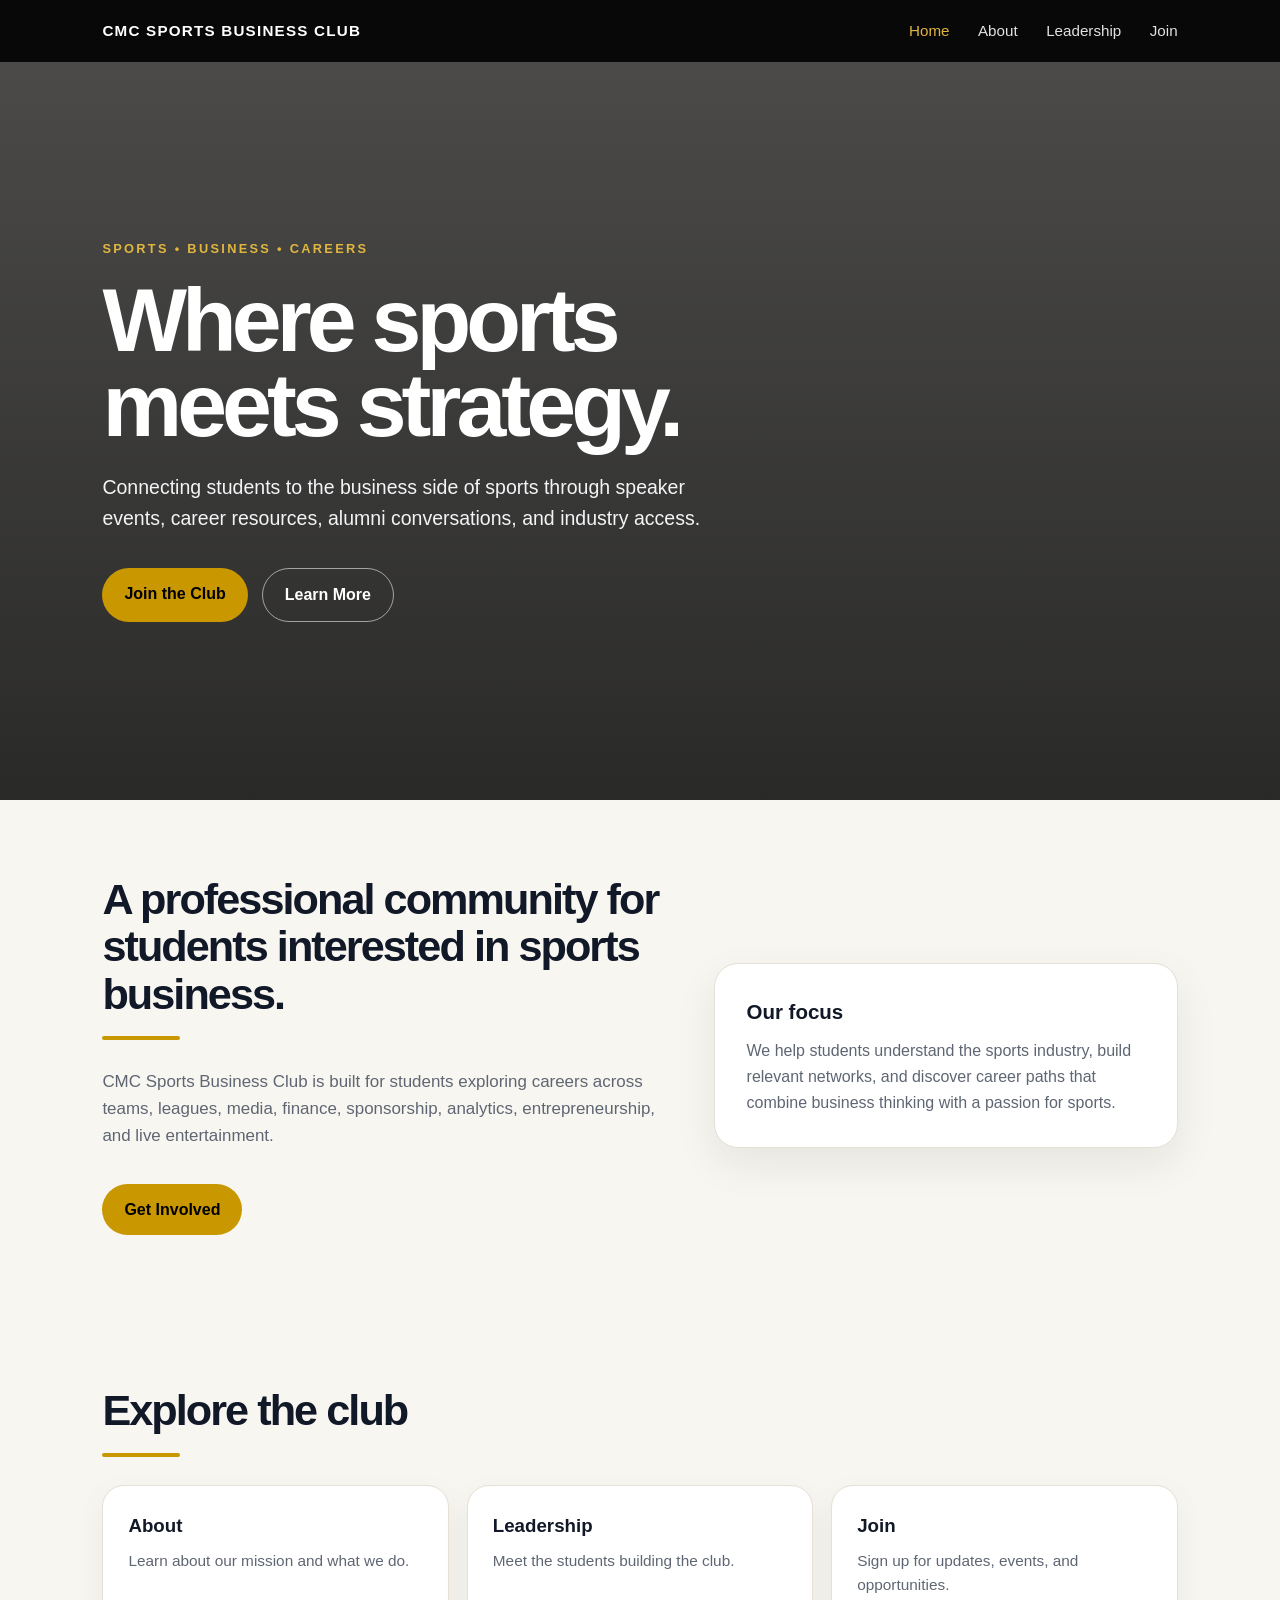
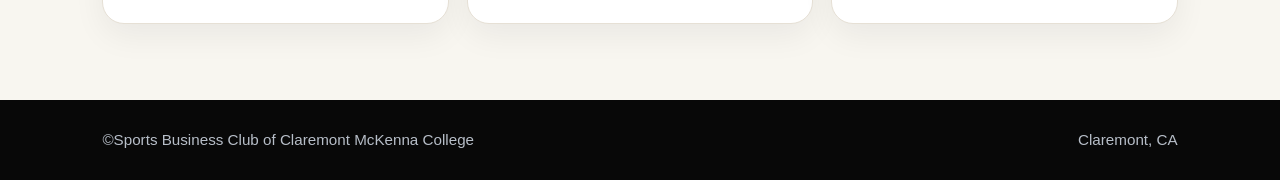
==== commit 8139dd32: "Update index.html" ====
--- a/index.html
+++ b/index.html
@@ -129,15 +129,9 @@
   </main>
 
   <footer>
-    <span>© 2026 CMC Sports Business Club</span>
-
-    <span>
-      <a href="mailto:your-email@example.com">
-        your-email@example.com
-      </a>
-    </span>
+    <span>©Sports Business Club of Claremont McKenna College</span>
+    <span>Claremont, CA</span>
   </footer>
-
 </body>
 </html>
 
